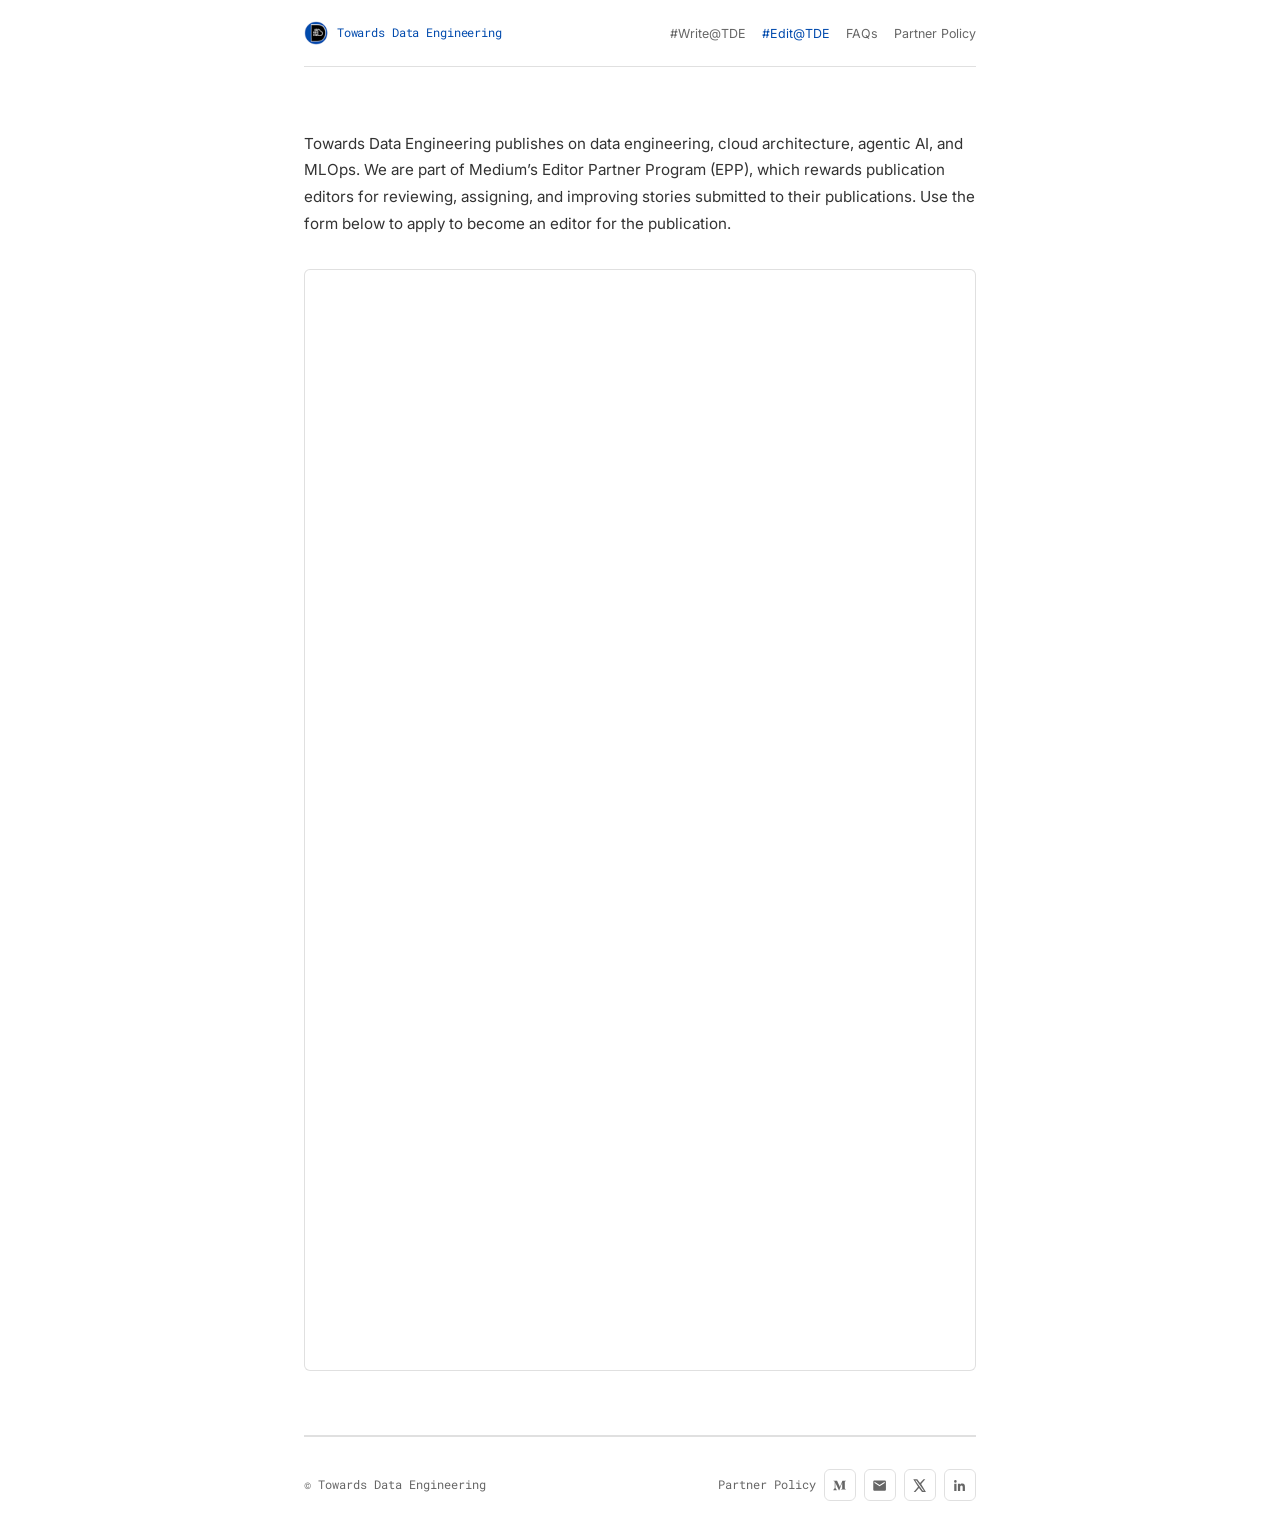
==== editors.html @ e99b0f0d "feat: add partner policy page and update navigation links" ====
<!DOCTYPE html>
<html lang="en">
  <head>
    <meta charset="utf-8" />
    <meta name="viewport" content="width=device-width, initial-scale=1" />
    <title>Editors · Towards Data Engineering</title>
    <meta
      name="description"
      content="Apply to edit for Towards Data Engineering on Medium."
    />
    <link rel="icon" href="assets/favicon-32.png" type="image/png" sizes="32x32" />
    <link rel="icon" href="assets/favicon.png" type="image/png" sizes="any" />
    <link rel="apple-touch-icon" href="assets/apple-touch-icon.png" />
    <link rel="preconnect" href="https://fonts.googleapis.com" />
    <link rel="preconnect" href="https://fonts.gstatic.com" crossorigin />
    <link
      href="https://fonts.googleapis.com/css2?family=Inter:wght@400;500;600&family=Roboto+Mono:wght@400;500&display=swap"
      rel="stylesheet"
    />
    <link rel="stylesheet" href="css/global.css" />
  </head>
  <body>
    <a class="skip-link" href="#main">Skip to content</a>
    <div class="page">
      <nav class="nav" aria-label="Primary">
        <a class="nav-brand" href="index.html">
          <img
            class="nav-mark"
            src="assets/favicon-32.png"
            width="28"
            height="28"
            alt=""
          />
          <span class="nav-logo">Towards Data Engineering</span>
        </a>
        <ul class="nav-links">
          <li><a href="index.html">#Write@TDE</a></li>
          <li><a href="editors.html" aria-current="page">#Edit@TDE</a></li>
          <li><a href="faqs.html">FAQs</a></li>
          <li><a href="partner-policy.html">Partner Policy</a></li>
        </ul>
      </nav>

      <main id="main">
        <header class="hero">
          <p class="hero-bio">
            Towards Data Engineering publishes on data engineering, cloud
            architecture, agentic AI, and MLOps. We are part of Medium’s
            <a
              href="https://medium.com/blog/partner-program-update-starting-june-1-were-rewarding-editors-for-stories-they-edit-aaec12a97cea"
              target="_blank"
              rel="noopener noreferrer"
              >Editor Partner Program</a
            >
            (EPP), which rewards publication editors for reviewing, assigning,
            and improving stories submitted to their publications. Use the form
            below to apply to become an editor for the publication.
          </p>
          <div class="form-embed">
            <iframe
              src="https://docs.google.com/forms/d/e/1FAIpQLSddJL7dcy02bX-_8-bD3eptPvItkPj_fJriDU2YU_qkJCekiQ/viewform?embedded=true"
              title="Editor application form"
              loading="lazy"
            >
              Loading…
            </iframe>
          </div>
        </header>
      </main>

      <footer class="footer">
        <span>© Towards Data Engineering</span>
        <div class="footer-links">
          <a href="partner-policy.html">Partner Policy</a>
          <a data-discord-link class="discord-link" href="#">Join our Discord</a>
          <a
            class="icon-link"
            href="https://medium.com/towards-data-engineering"
            target="_blank"
            rel="noopener noreferrer"
            aria-label="Medium"
            title="Medium"
          >
            <svg viewBox="0 0 24 24" aria-hidden="true">
              <path
                d="M4.07 6.18c.1-.4-.1-.8-.5-.95L2.2 4.6v-.35h5.8l4.48 9.85 3.94-9.85H22v.35l-1.55.75c-.13.05-.2.18-.2.32v10.9c0 .14.07.27.2.32l1.5.75v.35h-7.56v-.35l1.56-.76c.15-.07.15-.14.15-.32V7.7l-4.6 11.66h-.62L5.35 7.7v7.82c-.04.3.06.61.28.83l2.06 2.5v.35H2v-.35l2.06-2.5c.21-.22.3-.53.26-.83V6.18z"
              />
            </svg>
          </a>
          <a
            class="icon-link"
            href="mailto:towardsdataengg@gmail.com"
            aria-label="Email"
            title="Email"
          >
            <svg viewBox="0 0 24 24" aria-hidden="true">
              <path
                d="M20 4H4c-1.1 0-2 .9-2 2v12c0 1.1.9 2 2 2h16c1.1 0 2-.9 2-2V6c0-1.1-.9-2-2-2zm0 4-8 5L4 8V6l8 5 8-5v2z"
              />
            </svg>
          </a>
          <a
            class="icon-link"
            href="https://x.com/TowardsDataEngg"
            target="_blank"
            rel="noopener noreferrer"
            aria-label="X"
            title="X"
          >
            <svg viewBox="0 0 24 24" aria-hidden="true">
              <path
                d="M18.24 2H21l-6.55 7.49L22 22h-6.17l-4.83-6.32L5.4 22H2.63l7-8.01L2 2h6.32l4.36 5.78L18.24 2zm-1.08 18.1h1.7L7.01 3.8H5.18l11.98 16.3z"
              />
            </svg>
          </a>
          <a
            class="icon-link"
            href="https://www.linkedin.com/company/towards-data-engineering/posts/?viewAsMember=true"
            target="_blank"
            rel="noopener noreferrer"
            aria-label="LinkedIn"
            title="LinkedIn"
          >
            <svg viewBox="0 0 24 24" aria-hidden="true">
              <path
                d="M20.45 20.45h-3.55v-5.57c0-1.33-.03-3.04-1.85-3.04-1.85 0-2.14 1.45-2.14 2.94v5.67H9.35V9h3.41v1.56h.05c.47-.9 1.63-1.85 3.37-1.85 3.6 0 4.27 2.37 4.27 5.46v6.28zM5.34 7.43a2.06 2.06 0 1 1 0-4.12 2.06 2.06 0 0 1 0 4.12zM7.12 20.45H3.56V9h3.56v11.45z"
              />
            </svg>
          </a>
        </div>
      </footer>
    </div>
    <script src="js/site.js"></script>
  </body>
</html>
---- css/global.css ----
/* Towards Data Engineering — black, white, #004AAD */

:root {
  --bg: #000000;
  --bg-2: #0a0a0a;
  --bg-hover: rgba(255, 255, 255, 0.06);
  --ink: #ffffff;
  --ink-2: rgba(255, 255, 255, 0.72);
  --ink-3: rgba(255, 255, 255, 0.42);
  --rule: rgba(255, 255, 255, 0.14);
  --accent: #004aad;
  --accent-dim: rgba(0, 74, 173, 0.28);
  --radius: 8px;
  --font: "Inter", -apple-system, BlinkMacSystemFont, sans-serif;
  --mono: "Roboto Mono", "SFMono-Regular", Menlo, monospace;
  --max: 736px;
  --pad: clamp(1.25rem, 5vw, 2rem);
  color-scheme: dark;
}

@media (prefers-color-scheme: light) {
  :root {
    --bg: #ffffff;
    --bg-2: #f5f7fa;
    --bg-hover: rgba(0, 74, 173, 0.06);
    --ink: #000000;
    --ink-2: #333333;
    --ink-3: #666666;
    --rule: rgba(0, 0, 0, 0.12);
    --accent: #004aad;
    --accent-dim: rgba(0, 74, 173, 0.1);
    color-scheme: light;
  }
}

*,
*::before,
*::after {
  box-sizing: border-box;
}

body {
  margin: 0;
  font-family: var(--font);
  font-size: 0.95rem;
  line-height: 1.7;
  color: var(--ink);
  background: var(--bg);
  -webkit-font-smoothing: antialiased;
  -moz-osx-font-smoothing: grayscale;
}

a {
  color: var(--ink-2);
  text-decoration: none;
  transition: color 0.15s ease, border-color 0.15s ease, background 0.15s ease;
}

a:hover {
  color: var(--accent);
}

a:focus-visible {
  outline: 2px solid var(--accent);
  outline-offset: 3px;
}

.skip-link {
  position: absolute;
  left: -9999px;
  top: 0;
  z-index: 100;
  padding: 0.5rem 0.85rem;
  background: var(--ink);
  color: var(--bg);
  border-radius: var(--radius);
  font-size: 0.85rem;
}

.skip-link:focus {
  left: var(--pad);
  top: 0.75rem;
}

.page {
  max-width: var(--max);
  margin: 0 auto;
  padding: 0 var(--pad);
  width: 100%;
  overflow-x: clip;
}

/* Nav */

.nav {
  display: flex;
  align-items: center;
  justify-content: space-between;
  gap: 1rem;
  padding-block: 1.25rem;
  border-bottom: 1px solid var(--rule);
}

.nav-brand {
  display: inline-flex;
  align-items: center;
  gap: 0.55rem;
  flex: 0 1 auto;
  min-width: 0;
  color: var(--accent);
}

.nav-brand:hover {
  color: var(--accent);
  opacity: 0.9;
}

.nav-mark {
  width: 1.5rem;
  height: 1.5rem;
  border-radius: 50%;
  flex-shrink: 0;
  display: block;
}

.nav-logo {
  font-family: var(--mono);
  font-size: 0.78rem;
  color: inherit;
  letter-spacing: -0.01em;
  line-height: 1.2;
  white-space: nowrap;
  overflow: hidden;
  text-overflow: ellipsis;
}

.nav-links {
  display: flex;
  align-items: center;
  gap: 1rem;
  list-style: none;
  margin: 0;
  padding: 0;
  flex: 0 1 auto;
  min-width: 0;
}

.nav-links a {
  display: inline-flex;
  align-items: center;
  font-size: 0.78rem;
  line-height: 1.2;
  color: var(--ink-3);
  white-space: nowrap;
}

.nav-links a:hover,
.nav-links a[aria-current="page"] {
  color: var(--accent);
}

/* Hero / sections */

.hero {
  padding-block: clamp(2.5rem, 6vw, 4rem);
  border-bottom: 1px solid var(--rule);
}

.hero-role {
  margin: 0 0 0.75rem;
  font-family: var(--mono);
  font-size: 0.78rem;
  font-weight: 400;
  color: var(--accent);
  text-transform: uppercase;
  letter-spacing: 0.06em;
}

.hero-name {
  margin: 0 0 1.25rem;
  font-size: clamp(1.6rem, 5vw, 2rem);
  font-weight: 600;
  letter-spacing: -0.03em;
  line-height: 1.15;
  color: var(--ink);
}

.hero-bio {
  margin: 0;
  max-width: none;
  color: var(--ink-2);
  line-height: 1.75;
}

.hero .form-embed {
  margin-top: 2rem;
}

.section {
  padding-block: 2.75rem;
  border-bottom: 1px solid var(--rule);
}

.section:last-of-type {
  border-bottom: none;
}

.section-label {
  margin: 0 0 1.5rem;
  font-family: var(--mono);
  font-size: 0.68rem;
  font-weight: 400;
  color: var(--ink-3);
  text-transform: uppercase;
  letter-spacing: 0.1em;
}

.section-title {
  margin: 0 0 0.75rem;
  font-size: 1.15rem;
  font-weight: 600;
  letter-spacing: -0.02em;
  color: var(--ink);
}

.section-body {
  margin: 0;
  color: var(--ink-2);
  line-height: 1.75;
  max-width: none;
}

.policy-section {
  padding-block: 2rem;
}

.policy-section .section-title {
  font-size: 1.05rem;
}

.discord-link {
  color: var(--ink-2);
  text-decoration: underline;
  text-underline-offset: 2px;
}

.discord-link:hover {
  color: var(--accent);
}

.discord-button {
  display: inline-flex;
  align-items: center;
  justify-content: center;
  margin-top: 1.5rem;
  padding: 0.6rem 0.85rem;
  border: 1px solid var(--accent);
  border-radius: var(--radius);
  background: var(--accent);
  color: #ffffff;
  font-family: var(--mono);
  font-size: 0.72rem;
  line-height: 1.2;
}

.discord-button:hover {
  background: transparent;
  color: var(--accent);
}

.coming-soon {
  padding-block: clamp(2.5rem, 6vw, 4rem);
  border-bottom: none;
}

.page-intro {
  padding-block: clamp(2rem, 5vw, 3rem) 1.5rem;
  border-bottom: none;
}

.page-intro .hero-name {
  margin-bottom: 0.85rem;
}

/* Accordion (details/summary) */

.accordion {
  border-bottom: 1px solid var(--rule);
}

.accordion > summary {
  display: flex;
  align-items: center;
  justify-content: space-between;
  gap: 1rem;
  list-style: none;
  cursor: pointer;
  padding-block: 1.25rem;
  font-size: 1.15rem;
  font-weight: 600;
  letter-spacing: -0.03em;
  color: var(--ink);
  transition: color 0.15s ease;
}

.accordion > summary span {
  padding-bottom: 0.15rem;
  background-image: linear-gradient(var(--accent), var(--accent));
  background-repeat: no-repeat;
  background-size: 1.35rem 1px;
  background-position: left bottom;
}

.accordion > summary::-webkit-details-marker {
  display: none;
}

.accordion > summary::after {
  content: "+";
  flex-shrink: 0;
  font-family: var(--mono);
  font-size: 0.85rem;
  font-weight: 400;
  color: var(--ink-3);
  transition: color 0.15s ease;
}

.accordion[open] > summary::after {
  content: "−";
  color: var(--accent);
}

.accordion > summary:hover,
.accordion > summary:hover::after {
  color: var(--accent);
}

.accordion > summary:focus-visible {
  outline: 2px solid var(--accent);
  outline-offset: 3px;
}

.accordion-body {
  padding-bottom: 1.75rem;
}

/* FAQ rows */

.faq {
  list-style: none;
  margin: 0;
  padding: 0;
}

.faq li {
  padding-block: 0.85rem;
  padding-inline: 0.5rem;
  margin-inline: -0.5rem;
  border-top: 1px solid var(--rule);
  border-radius: 6px;
}

.faq li:last-child {
  border-bottom: 1px solid var(--rule);
}

.faq-q {
  display: flex;
  align-items: center;
  gap: 0.55rem;
  margin: 0 0 0.45rem;
  font-size: 1rem;
  font-weight: 600;
  letter-spacing: -0.02em;
  color: var(--ink);
  line-height: 1.35;
}

.faq-q::before {
  content: "";
  flex: 0 0 0.55rem;
  height: 1px;
  background: var(--accent);
}

.faq-a {
  margin: 0;
  font-size: 0.88rem;
  color: var(--ink-2);
  line-height: 1.6;
}

.faq-a a {
  color: var(--ink);
  text-decoration: underline;
  text-underline-offset: 2px;
}

.faq-a a:hover {
  color: var(--accent);
}

/* Hairline checklist */

.checklist {
  list-style: none;
  margin: 0;
  padding: 0;
}

.checklist li {
  padding-block: 0.75rem;
  padding-inline: 0.5rem;
  margin-inline: -0.5rem;
  border-top: 1px solid var(--rule);
  border-radius: 6px;
  color: var(--ink-2);
  font-size: 0.9rem;
  line-height: 1.55;
  transition: background 0.15s ease;
}

.checklist li:last-child {
  border-bottom: 1px solid var(--rule);
}

.checklist li:hover {
  background: var(--bg-hover);
}

.checklist a {
  color: var(--ink);
  text-decoration: underline;
  text-underline-offset: 2px;
}

.checklist a:hover {
  color: var(--accent);
}

.mono-note {
  margin: 1.5rem 0 0;
  font-family: var(--mono);
  font-size: 0.72rem;
  color: var(--ink-3);
  line-height: 1.65;
}

.mono-note a {
  color: var(--ink-2);
}

.mono-note a:hover {
  color: var(--accent);
}

/* Form iframe */

.form-embed {
  width: 100%;
  max-width: 100%;
  border: 1px solid var(--rule);
  border-radius: 6px;
  overflow-x: auto;
  -webkit-overflow-scrolling: touch;
  background: #fff;
}

.form-embed iframe {
  display: block;
  width: 100%;
  max-width: 100%;
  min-width: 0;
  height: min(1600px, 85vh);
  min-height: 1100px;
  border: 0;
}

/* Footer */

.footer {
  display: flex;
  align-items: center;
  justify-content: space-between;
  gap: 1rem;
  flex-wrap: wrap;
  padding-block: 2rem;
  border-top: 1px solid var(--rule);
  font-family: var(--mono);
  font-size: 0.72rem;
  color: var(--ink-3);
}

.footer-links {
  display: flex;
  flex-wrap: wrap;
  align-items: center;
  gap: 0.5rem;
}

.footer a {
  color: var(--ink-3);
}

.footer a:hover {
  color: var(--accent);
}

.icon-link {
  display: inline-flex;
  align-items: center;
  justify-content: center;
  width: 2rem;
  height: 2rem;
  border: 1px solid var(--rule);
  border-radius: 6px;
  color: var(--ink-2);
  transition: color 0.15s ease, border-color 0.15s ease, background 0.15s ease;
}

.icon-link:hover {
  color: var(--accent);
  border-color: var(--accent);
  background: var(--accent-dim);
}

.icon-link svg {
  width: 0.95rem;
  height: 0.95rem;
  fill: currentColor;
}

/* Tablet */
@media (max-width: 900px) {
  :root {
    --max: 680px;
  }
}

/* Tablet and below — nav wraps cleanly */
@media (max-width: 720px) {
  .nav {
    flex-wrap: wrap;
    row-gap: 0.75rem;
  }

  .nav-brand {
    flex: 1 1 auto;
  }

  .nav-links {
    flex: 1 1 100%;
    justify-content: flex-start;
    gap: 0.35rem;
    overflow-x: auto;
    -webkit-overflow-scrolling: touch;
    scrollbar-width: none;
    padding-bottom: 0.15rem;
  }

  .nav-links::-webkit-scrollbar {
    display: none;
  }

  .nav-links a {
    padding: 0.45rem 0.55rem;
    margin-inline: -0.15rem;
    border-radius: 6px;
  }

  .nav-links a[aria-current="page"] {
    background: var(--accent-dim);
  }

  .form-embed iframe {
    height: 1400px;
    min-height: 1000px;
  }

  .footer {
    gap: 1.25rem;
  }
}

/* Phone */
@media (max-width: 480px) {
  :root {
    --pad: 1rem;
    --max: 100%;
  }

  body {
    font-size: 0.92rem;
  }

  .nav {
    padding-block: 1rem;
  }

  .nav-logo {
    font-size: 0.72rem;
  }

  .nav-links {
    gap: 0.15rem;
  }

  .nav-links a {
    font-size: 0.72rem;
    padding: 0.5rem 0.45rem;
  }

  .hero-name {
    font-size: clamp(1.4rem, 7vw, 1.75rem);
  }

  .hero-bio,
  .section-body {
    max-width: none;
  }

  .faq li,
  .checklist li {
    padding-inline: 0.25rem;
    margin-inline: -0.25rem;
  }

  .faq-q {
    font-size: 0.92rem;
  }

  .faq-a {
    font-size: 0.85rem;
  }

  .accordion > summary {
    padding-block: 1.1rem;
    font-size: 1.02rem;
    min-height: 2.75rem;
  }

  .form-embed iframe {
    height: 1250px;
    min-height: 900px;
  }

  .footer {
    flex-direction: column;
    align-items: flex-start;
    padding-block: 1.5rem;
  }

  .icon-link {
    width: 2.4rem;
    height: 2.4rem;
  }

  .mono-note {
    margin-bottom: 0.5rem;
    word-break: break-word;
  }
}

/* Very small phones */
@media (max-width: 360px) {
  .nav-logo {
    max-width: 9.5rem;
  }

  .nav-links a {
    padding-inline: 0.35rem;
  }
}

@media (prefers-reduced-motion: reduce) {
  *,
  *::before,
  *::after {
    transition: none !important;
    animation: none !important;
  }
}
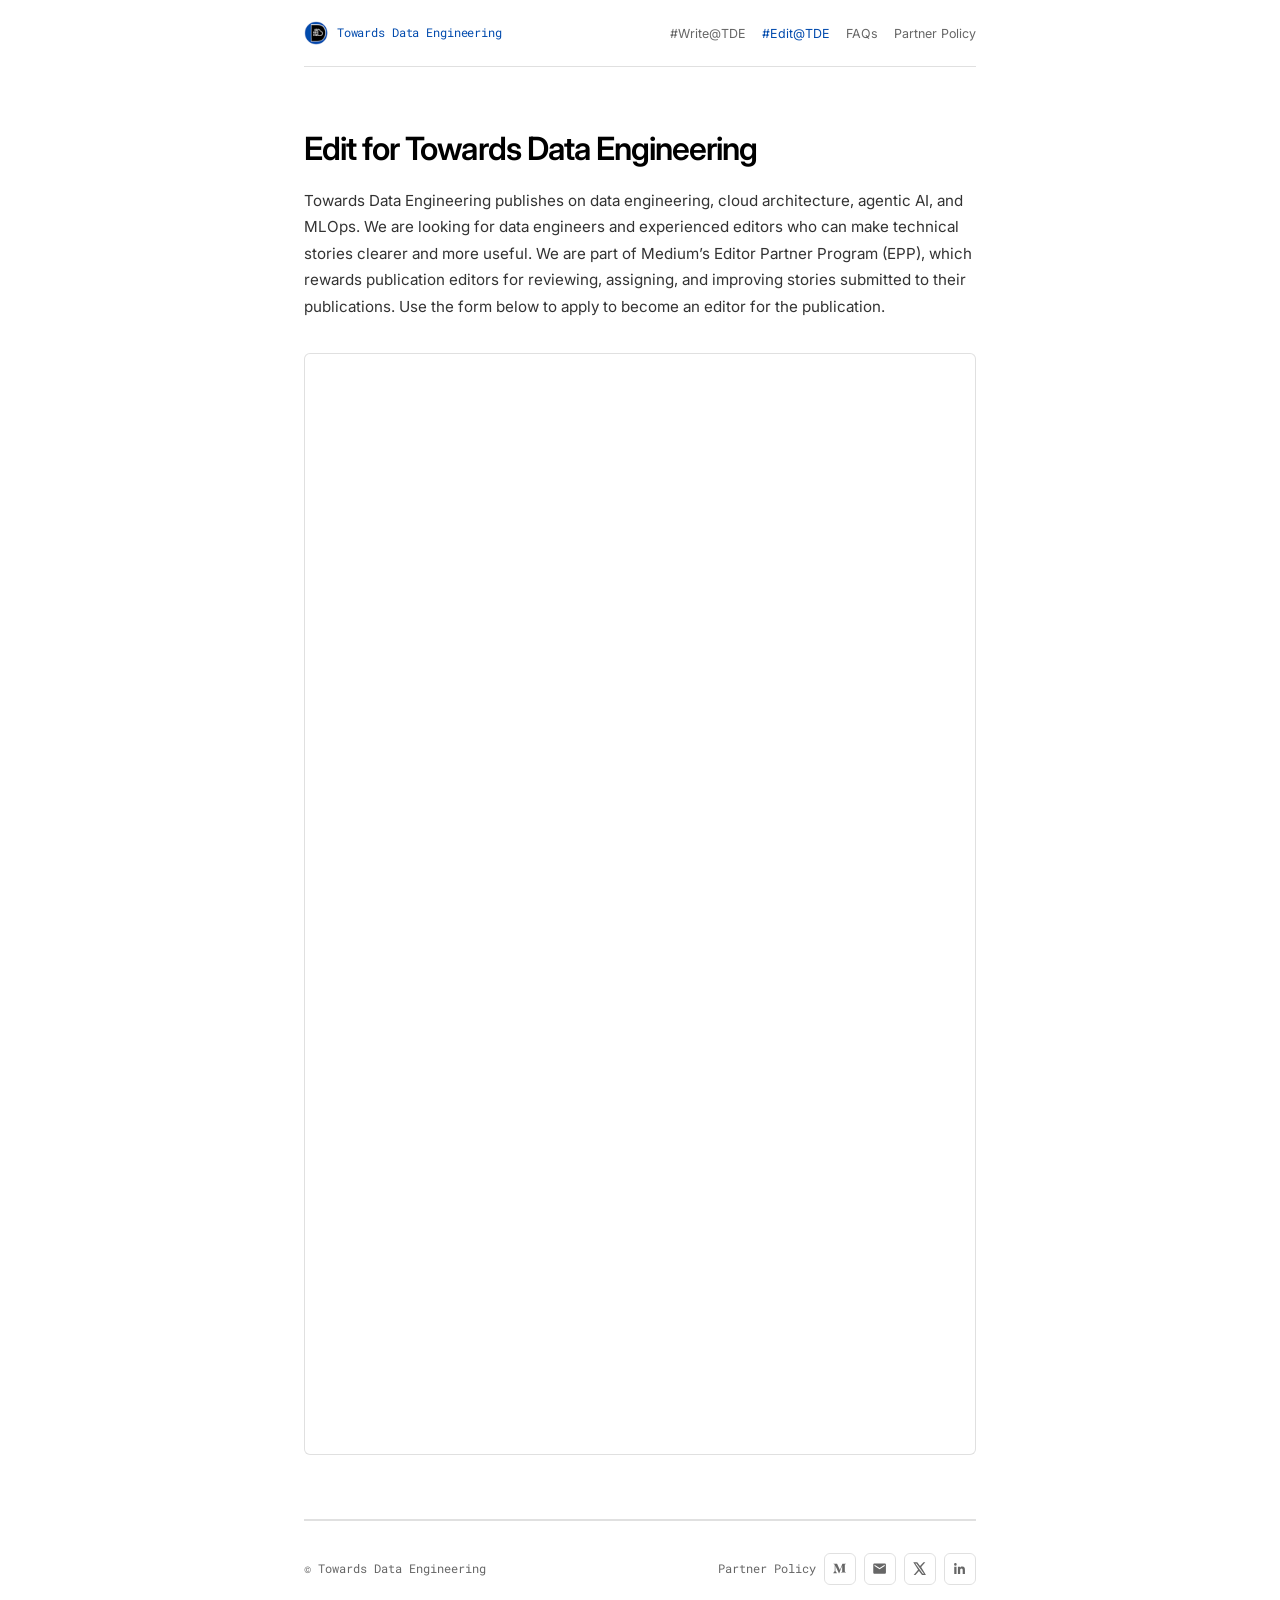
==== commit b64971ac: "feat: enhance SEO and metadata across site, add sitemap and robots.txt" ====
--- a/editors.html
+++ b/editors.html
@@ -3,11 +3,42 @@
   <head>
     <meta charset="utf-8" />
     <meta name="viewport" content="width=device-width, initial-scale=1" />
-    <title>Editors · Towards Data Engineering</title>
+    <title>Edit for Towards Data Engineering | Data Engineering Publication</title>
     <meta
       name="description"
-      content="Apply to edit for Towards Data Engineering on Medium."
+      content="Become an editor for Towards Data Engineering, a Medium publication covering data engineering, cloud architecture, AI systems, and MLOps."
     />
+    <meta name="robots" content="index, follow" />
+    <link rel="canonical" href="https://tde.arverma.dev/editors.html" />
+    <meta property="og:type" content="website" />
+    <meta property="og:site_name" content="Towards Data Engineering" />
+    <meta property="og:title" content="Edit for Towards Data Engineering" />
+    <meta
+      property="og:description"
+      content="Apply to help edit practical data engineering, cloud, AI systems, and MLOps stories."
+    />
+    <meta property="og:url" content="https://tde.arverma.dev/editors.html" />
+    <meta property="og:image" content="https://tde.arverma.dev/assets/icon-192.png" />
+    <meta name="twitter:card" content="summary" />
+    <meta name="twitter:title" content="Edit for Towards Data Engineering" />
+    <meta
+      name="twitter:description"
+      content="Apply to help edit practical data engineering, cloud, AI systems, and MLOps stories."
+    />
+    <meta name="twitter:image" content="https://tde.arverma.dev/assets/icon-192.png" />
+    <script type="application/ld+json">
+      {
+        "@context": "https://schema.org",
+        "@type": "WebPage",
+        "@id": "https://tde.arverma.dev/editors.html#webpage",
+        "url": "https://tde.arverma.dev/editors.html",
+        "name": "Edit for Towards Data Engineering",
+        "description": "Become an editor for Towards Data Engineering, a Medium publication covering data engineering, cloud architecture, AI systems, and MLOps.",
+        "isPartOf": { "@id": "https://tde.arverma.dev/#website" },
+        "about": { "@id": "https://tde.arverma.dev/#organization" },
+        "publisher": { "@id": "https://tde.arverma.dev/#organization" }
+      }
+    </script>
     <link rel="icon" href="assets/favicon-32.png" type="image/png" sizes="32x32" />
     <link rel="icon" href="assets/favicon.png" type="image/png" sizes="any" />
     <link rel="apple-touch-icon" href="assets/apple-touch-icon.png" />
@@ -43,9 +74,12 @@
 
       <main id="main">
         <header class="hero">
+          <h1 class="hero-name">Edit for Towards Data Engineering</h1>
           <p class="hero-bio">
             Towards Data Engineering publishes on data engineering, cloud
-            architecture, agentic AI, and MLOps. We are part of Medium’s
+            architecture, agentic AI, and MLOps. We are looking for data
+            engineers and experienced editors who can make technical stories
+            clearer and more useful. We are part of Medium’s
             <a
               href="https://medium.com/blog/partner-program-update-starting-june-1-were-rewarding-editors-for-stories-they-edit-aaec12a97cea"
               target="_blank"
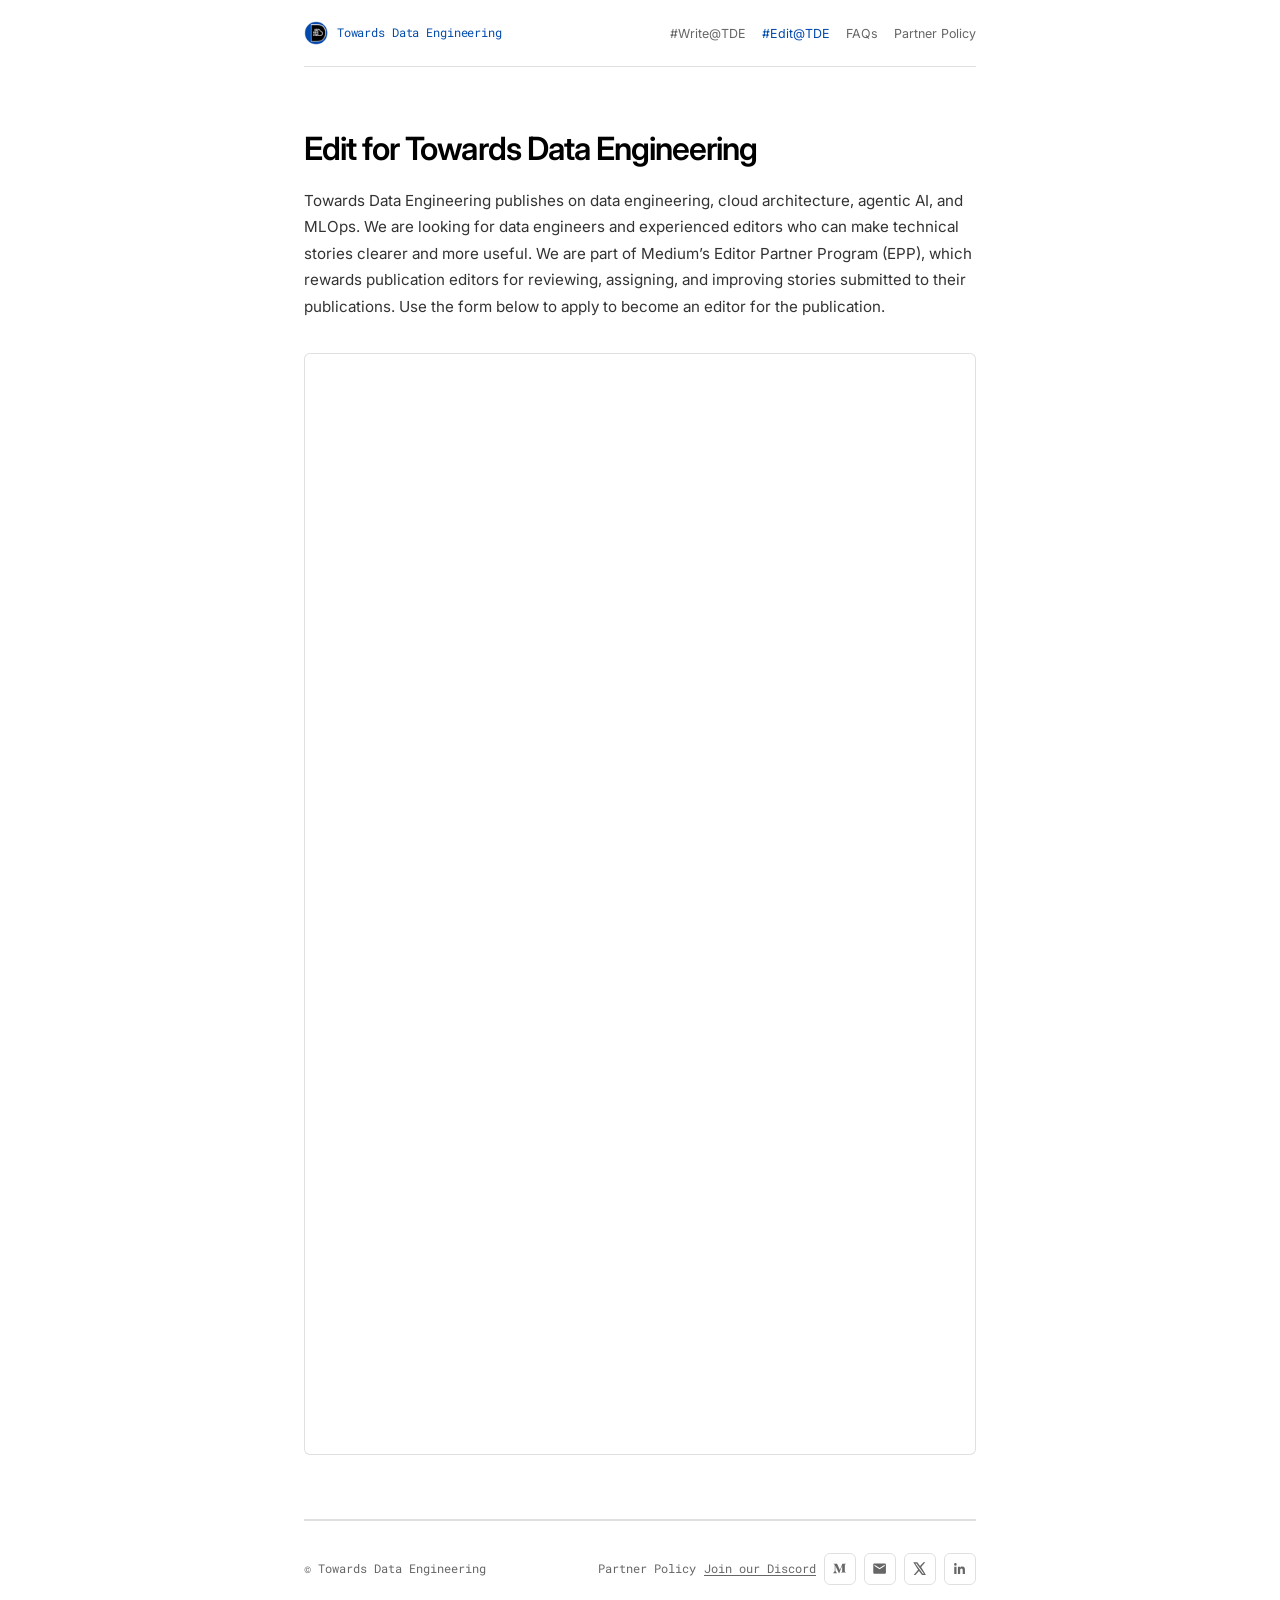
==== commit 3ce46336: "fix: normalize canonical and homepage URLs" ====
--- a/editors.html
+++ b/editors.html
@@ -54,7 +54,7 @@
     <a class="skip-link" href="#main">Skip to content</a>
     <div class="page">
       <nav class="nav" aria-label="Primary">
-        <a class="nav-brand" href="index.html">
+        <a class="nav-brand" href="/">
           <img
             class="nav-mark"
             src="assets/favicon-32.png"
@@ -65,7 +65,7 @@
           <span class="nav-logo">Towards Data Engineering</span>
         </a>
         <ul class="nav-links">
-          <li><a href="index.html">#Write@TDE</a></li>
+          <li><a href="/">#Write@TDE</a></li>
           <li><a href="editors.html" aria-current="page">#Edit@TDE</a></li>
           <li><a href="faqs.html">FAQs</a></li>
           <li><a href="partner-policy.html">Partner Policy</a></li>
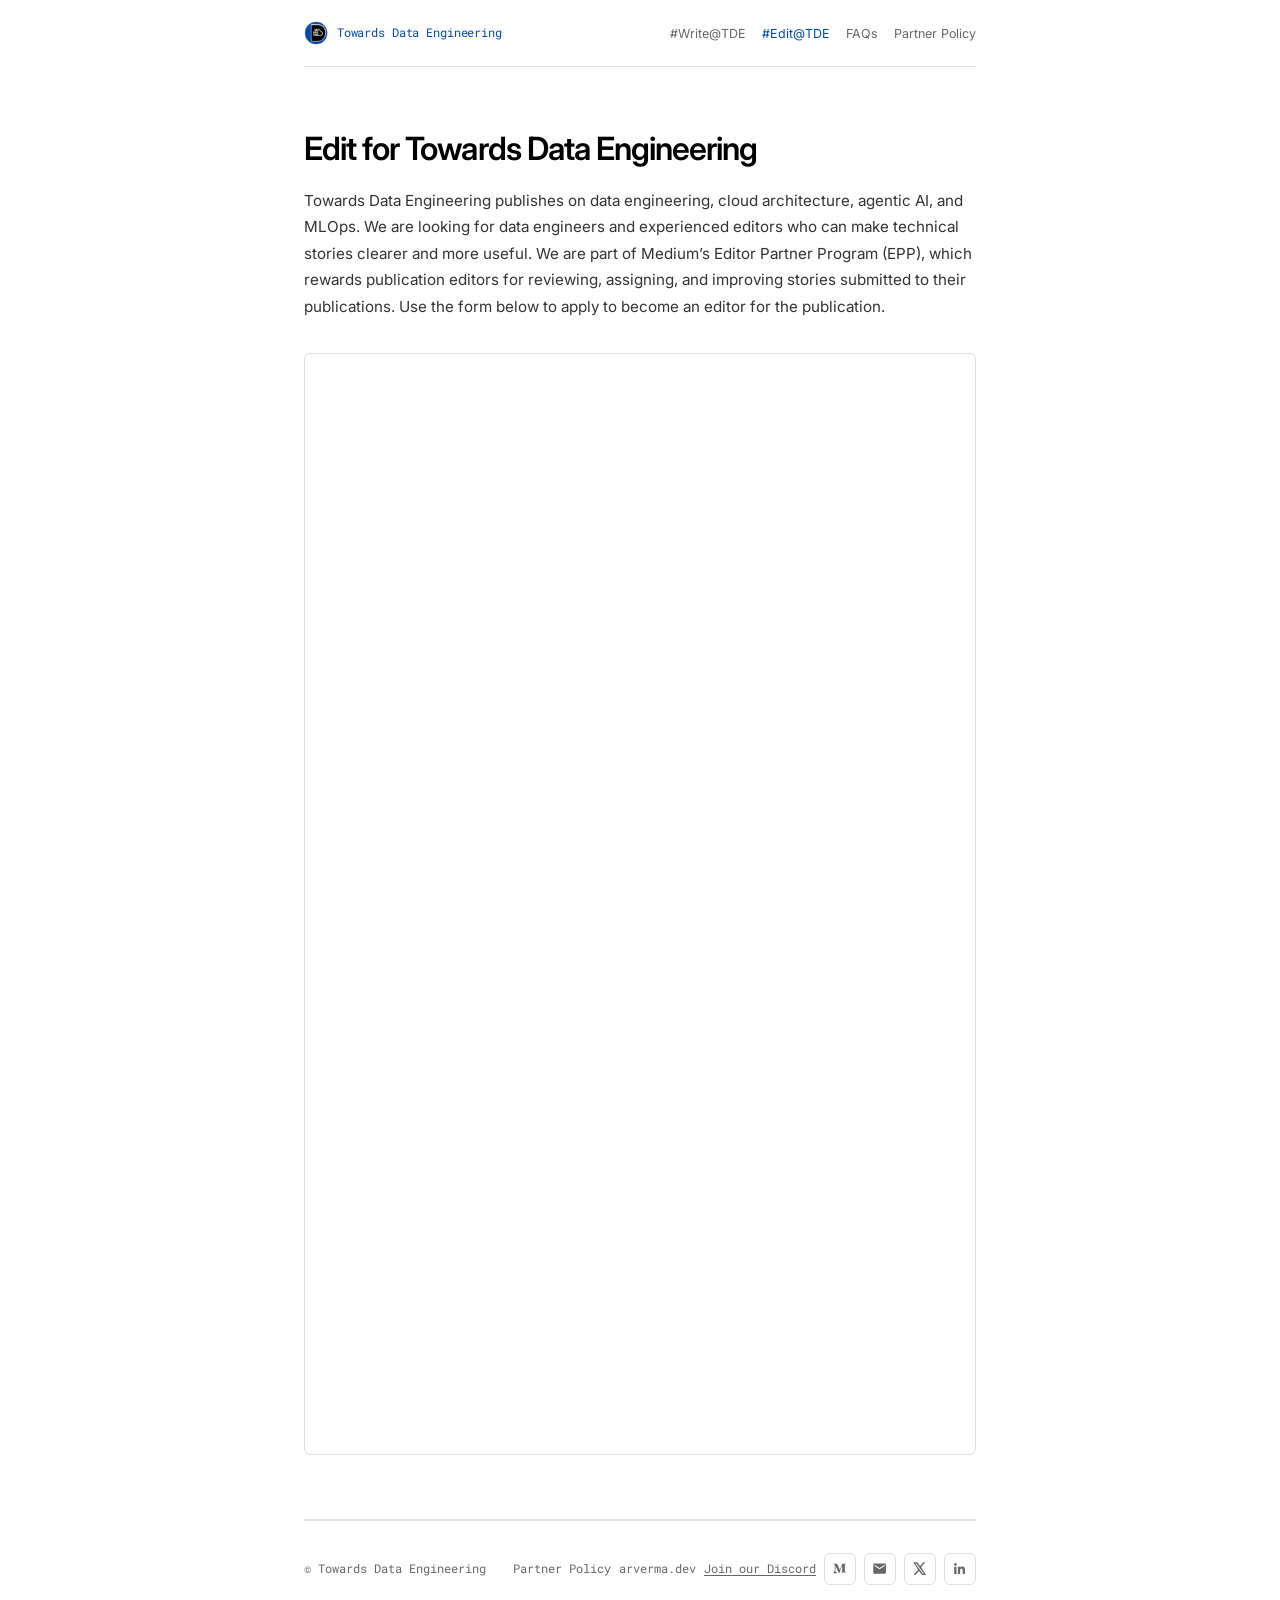
==== commit 9c921762: "feat: improve site SEO metadata and accessibility" ====
--- a/editors.html
+++ b/editors.html
@@ -3,19 +3,19 @@
   <head>
     <meta charset="utf-8" />
     <meta name="viewport" content="width=device-width, initial-scale=1" />
-    <title>Edit for Towards Data Engineering | Data Engineering Publication</title>
+    <title>Editors Wanted | Towards Data Engineering Medium Publication</title>
     <meta
       name="description"
-      content="Become an editor for Towards Data Engineering, a Medium publication covering data engineering, cloud architecture, AI systems, and MLOps."
+      content="Become an editor for Towards Data Engineering, a Medium publication seeking editors and writers who can make technical stories clearer."
     />
     <meta name="robots" content="index, follow" />
     <link rel="canonical" href="https://tde.arverma.dev/editors.html" />
     <meta property="og:type" content="website" />
     <meta property="og:site_name" content="Towards Data Engineering" />
-    <meta property="og:title" content="Edit for Towards Data Engineering" />
+    <meta property="og:title" content="Editors Wanted | Towards Data Engineering Medium Publication" />
     <meta
       property="og:description"
-      content="Apply to help edit practical data engineering, cloud, AI systems, and MLOps stories."
+      content="Become an editor for Towards Data Engineering, a Medium publication seeking editors and writers who can make technical stories clearer."
     />
     <meta property="og:url" content="https://tde.arverma.dev/editors.html" />
     <meta property="og:image" content="https://tde.arverma.dev/assets/icon-192.png" />
@@ -32,8 +32,8 @@
         "@type": "WebPage",
         "@id": "https://tde.arverma.dev/editors.html#webpage",
         "url": "https://tde.arverma.dev/editors.html",
-        "name": "Edit for Towards Data Engineering",
-        "description": "Become an editor for Towards Data Engineering, a Medium publication covering data engineering, cloud architecture, AI systems, and MLOps.",
+        "name": "Editors Wanted | Towards Data Engineering Medium Publication",
+        "description": "Become an editor for Towards Data Engineering, a Medium publication seeking editors and writers who can make technical stories clearer.",
         "isPartOf": { "@id": "https://tde.arverma.dev/#website" },
         "about": { "@id": "https://tde.arverma.dev/#organization" },
         "publisher": { "@id": "https://tde.arverma.dev/#organization" }
@@ -60,7 +60,7 @@
             src="assets/favicon-32.png"
             width="28"
             height="28"
-            alt=""
+            alt="Towards Data Engineering logo"
           />
           <span class="nav-logo">Towards Data Engineering</span>
         </a>
@@ -106,6 +106,7 @@
         <span>© Towards Data Engineering</span>
         <div class="footer-links">
           <a href="partner-policy.html">Partner Policy</a>
+          <a href="https://arverma.dev/">arverma.dev</a>
           <a data-discord-link class="discord-link" href="#">Join our Discord</a>
           <a
             class="icon-link"
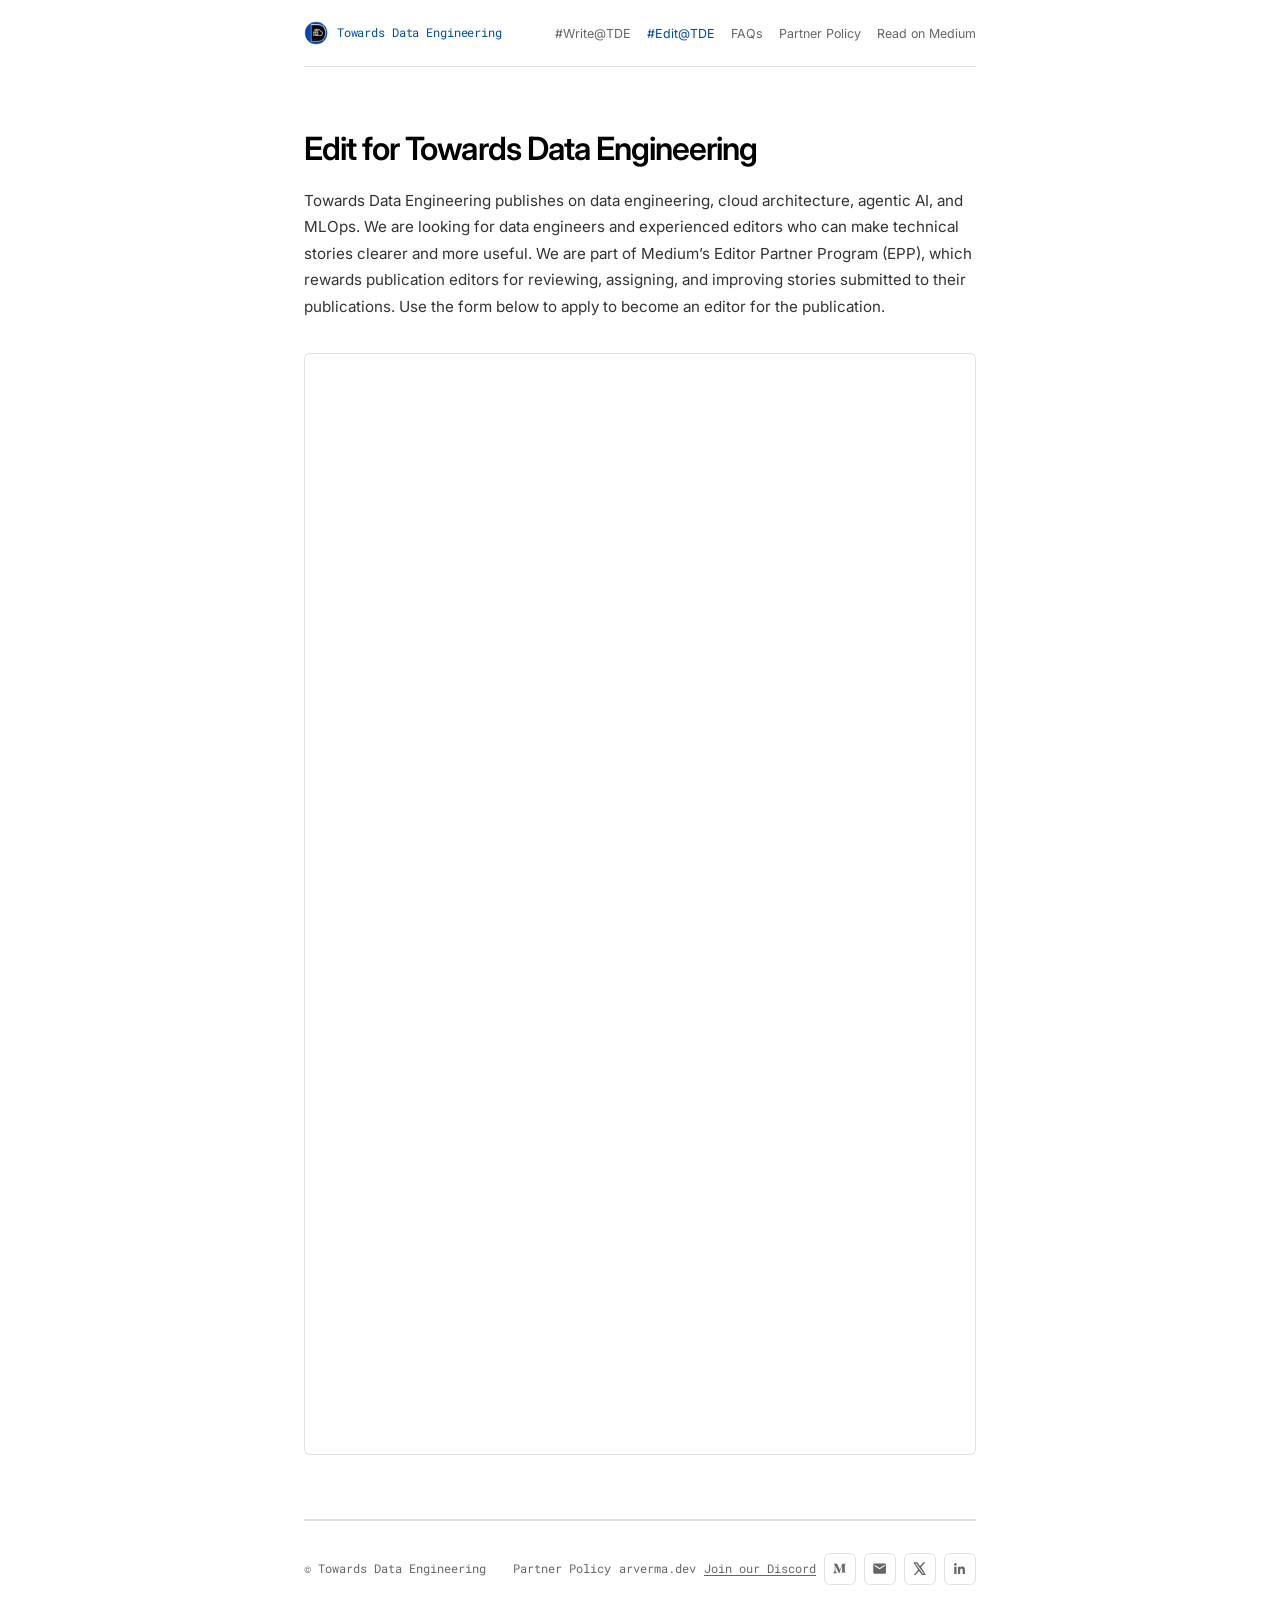
==== commit 1beb565c: "feat: add Medium publication link to navigation and hero - Add 'Read on Medium' link to primary navi" ====
--- a/editors.html
+++ b/editors.html
@@ -18,14 +18,17 @@
       content="Become an editor for Towards Data Engineering, a Medium publication seeking editors and writers who can make technical stories clearer."
     />
     <meta property="og:url" content="https://tde.arverma.dev/editors.html" />
-    <meta property="og:image" content="https://tde.arverma.dev/assets/icon-192.png" />
-    <meta name="twitter:card" content="summary" />
+    <meta property="og:image" content="https://tde.arverma.dev/assets/og-image.png" />
+    <meta property="og:image:width" content="1200" />
+    <meta property="og:image:height" content="630" />
+    <meta property="og:image:type" content="image/png" />
+    <meta name="twitter:card" content="summary_large_image" />
     <meta name="twitter:title" content="Edit for Towards Data Engineering" />
     <meta
       name="twitter:description"
       content="Apply to help edit practical data engineering, cloud, AI systems, and MLOps stories."
     />
-    <meta name="twitter:image" content="https://tde.arverma.dev/assets/icon-192.png" />
+    <meta name="twitter:image" content="https://tde.arverma.dev/assets/og-image.png" />
     <script type="application/ld+json">
       {
         "@context": "https://schema.org",
@@ -69,6 +72,7 @@
           <li><a href="editors.html" aria-current="page">#Edit@TDE</a></li>
           <li><a href="faqs.html">FAQs</a></li>
           <li><a href="partner-policy.html">Partner Policy</a></li>
+          <li><a href="https://medium.com/towards-data-engineering" target="_blank" rel="noopener">Read on Medium</a></li>
         </ul>
       </nav>
 
--- a/css/global.css
+++ b/css/global.css
@@ -248,11 +248,18 @@
   color: var(--accent);
 }
 
+.hero-actions {
+  display: flex;
+  align-items: center;
+  gap: 1.25rem;
+  margin-top: 1.5rem;
+  flex-wrap: wrap;
+}
+
 .discord-button {
   display: inline-flex;
   align-items: center;
   justify-content: center;
-  margin-top: 1.5rem;
   padding: 0.6rem 0.85rem;
   border: 1px solid var(--accent);
   border-radius: var(--radius);
@@ -265,6 +272,17 @@
 
 .discord-button:hover {
   background: transparent;
+  color: var(--accent);
+}
+
+.medium-link {
+  color: var(--ink-2);
+  text-decoration: underline;
+  text-underline-offset: 2px;
+  font-size: 0.88rem;
+}
+
+.medium-link:hover {
   color: var(--accent);
 }
 
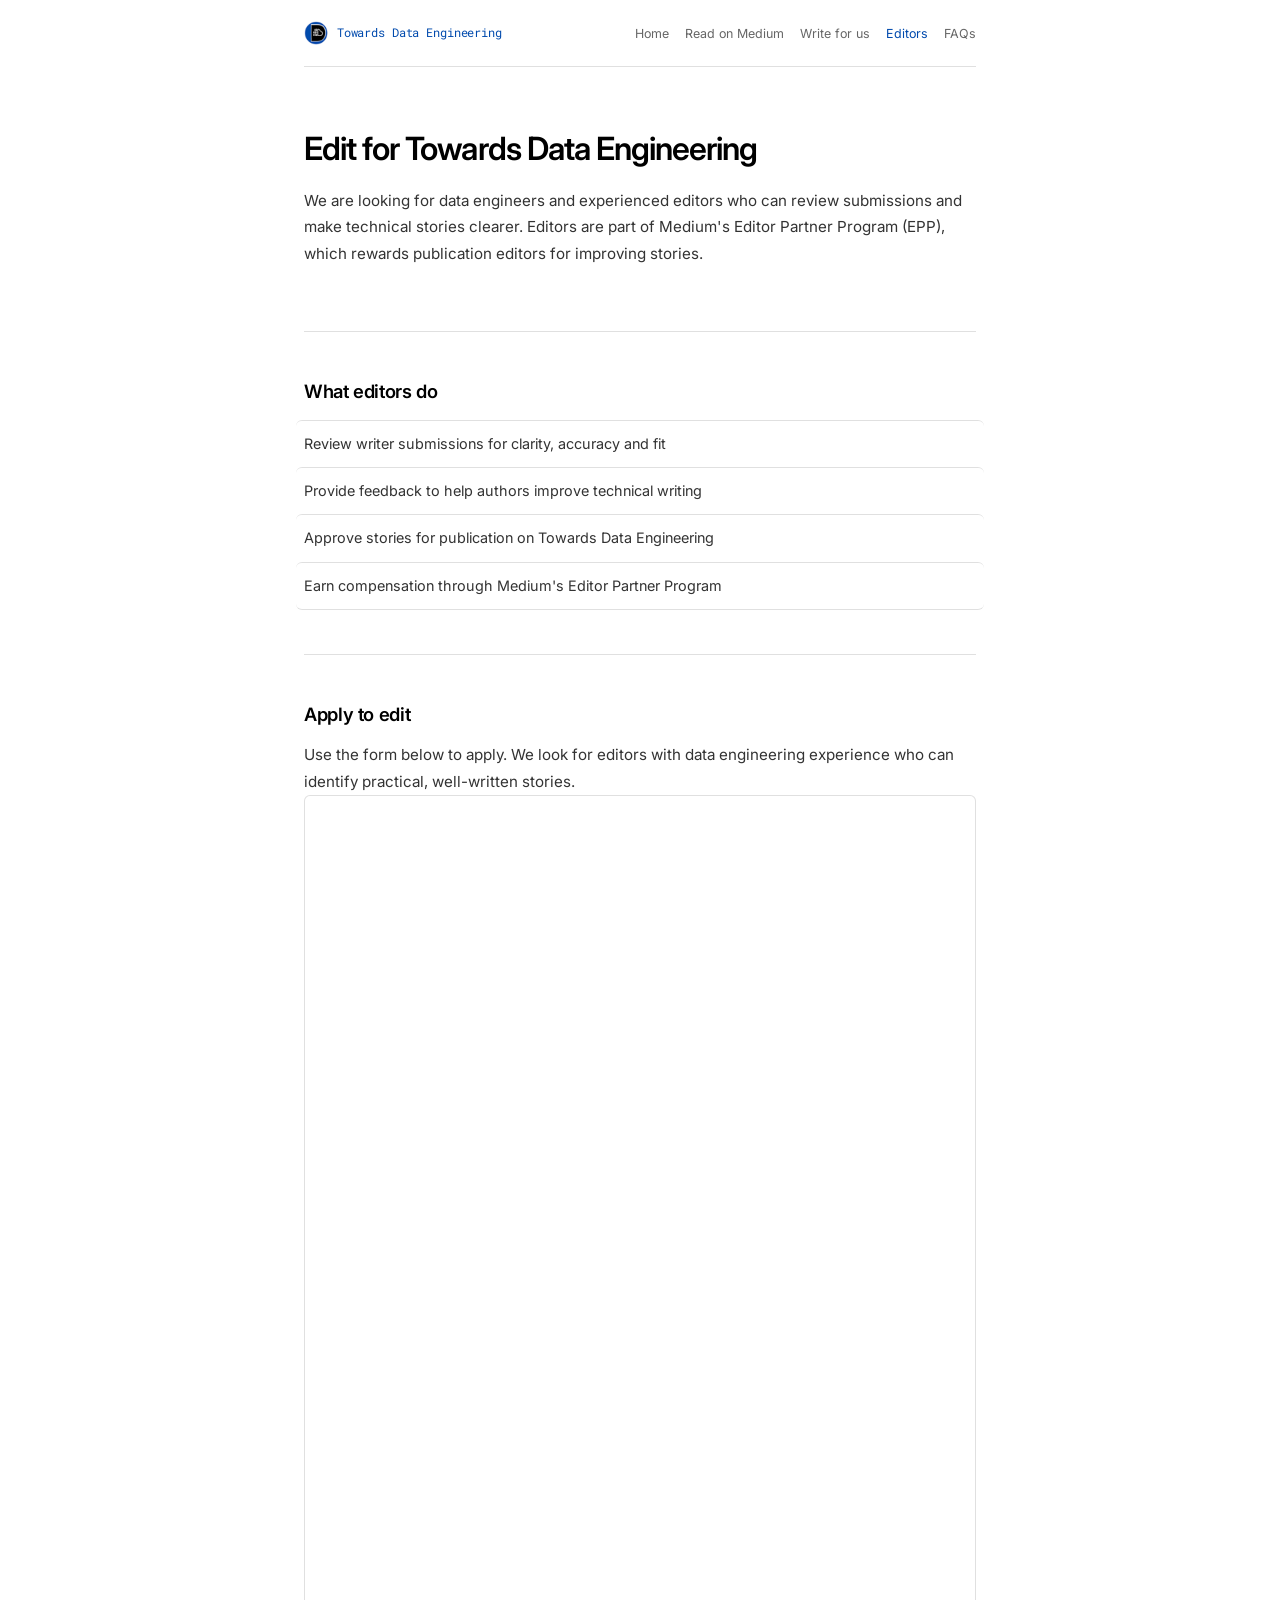
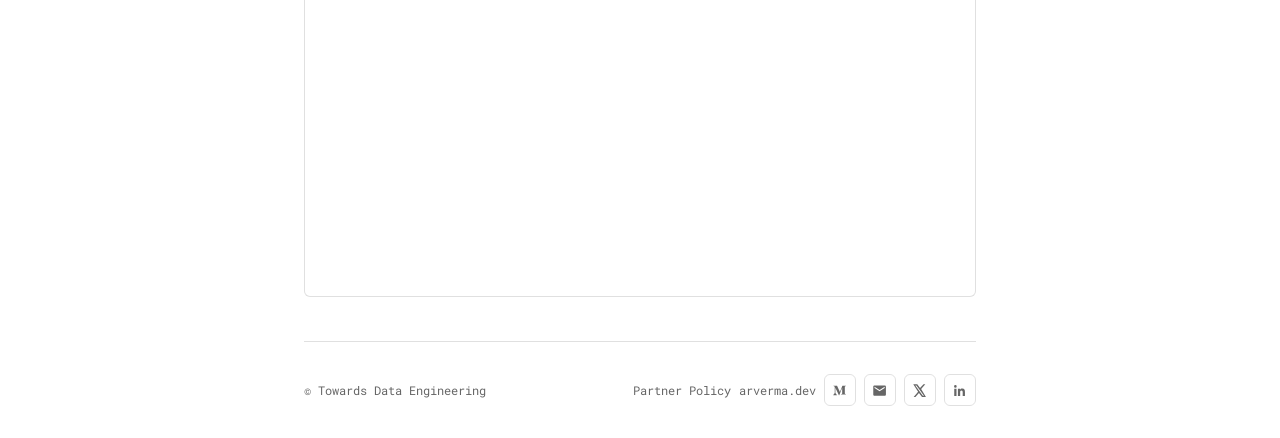
==== commit c10df091: "feat: complete all pages with consistent design and SEO Update all four pages (index, editors, faqs," ====
--- a/editors.html
+++ b/editors.html
@@ -3,19 +3,19 @@
   <head>
     <meta charset="utf-8" />
     <meta name="viewport" content="width=device-width, initial-scale=1" />
-    <title>Editors Wanted | Towards Data Engineering Medium Publication</title>
+    <title>Edit for Towards Data Engineering Medium Publication</title>
     <meta
       name="description"
-      content="Become an editor for Towards Data Engineering, a Medium publication seeking editors and writers who can make technical stories clearer."
+      content="Become an editor for Towards Data Engineering, a Medium publication. Review and improve data engineering stories."
     />
     <meta name="robots" content="index, follow" />
     <link rel="canonical" href="https://tde.arverma.dev/editors.html" />
     <meta property="og:type" content="website" />
     <meta property="og:site_name" content="Towards Data Engineering" />
-    <meta property="og:title" content="Editors Wanted | Towards Data Engineering Medium Publication" />
+    <meta property="og:title" content="Edit for Towards Data Engineering | Editors Wanted" />
     <meta
       property="og:description"
-      content="Become an editor for Towards Data Engineering, a Medium publication seeking editors and writers who can make technical stories clearer."
+      content="Become an editor for Towards Data Engineering. Help review and improve data engineering stories on Medium."
     />
     <meta property="og:url" content="https://tde.arverma.dev/editors.html" />
     <meta property="og:image" content="https://tde.arverma.dev/assets/og-image.png" />
@@ -26,20 +26,41 @@
     <meta name="twitter:title" content="Edit for Towards Data Engineering" />
     <meta
       name="twitter:description"
-      content="Apply to help edit practical data engineering, cloud, AI systems, and MLOps stories."
+      content="Become an editor for Towards Data Engineering. Help review and improve data engineering stories on Medium."
     />
     <meta name="twitter:image" content="https://tde.arverma.dev/assets/og-image.png" />
     <script type="application/ld+json">
       {
         "@context": "https://schema.org",
-        "@type": "WebPage",
-        "@id": "https://tde.arverma.dev/editors.html#webpage",
-        "url": "https://tde.arverma.dev/editors.html",
-        "name": "Editors Wanted | Towards Data Engineering Medium Publication",
-        "description": "Become an editor for Towards Data Engineering, a Medium publication seeking editors and writers who can make technical stories clearer.",
-        "isPartOf": { "@id": "https://tde.arverma.dev/#website" },
-        "about": { "@id": "https://tde.arverma.dev/#organization" },
-        "publisher": { "@id": "https://tde.arverma.dev/#organization" }
+        "@graph": [
+          {
+            "@type": "WebPage",
+            "@id": "https://tde.arverma.dev/editors.html#webpage",
+            "url": "https://tde.arverma.dev/editors.html",
+            "name": "Edit for Towards Data Engineering | Editors Wanted",
+            "description": "Become an editor for Towards Data Engineering. Help review and improve data engineering stories on Medium.",
+            "isPartOf": { "@id": "https://tde.arverma.dev/#website" },
+            "about": { "@id": "https://tde.arverma.dev/#organization" },
+            "publisher": { "@id": "https://tde.arverma.dev/#organization" }
+          },
+          {
+            "@type": "BreadcrumbList",
+            "itemListElement": [
+              {
+                "@type": "ListItem",
+                "position": 1,
+                "name": "Home",
+                "item": "https://tde.arverma.dev/"
+              },
+              {
+                "@type": "ListItem",
+                "position": 2,
+                "name": "Editors",
+                "item": "https://tde.arverma.dev/editors.html"
+              }
+            ]
+          }
+        ]
       }
     </script>
     <link rel="icon" href="assets/favicon-32.png" type="image/png" sizes="32x32" />
@@ -68,11 +89,11 @@
           <span class="nav-logo">Towards Data Engineering</span>
         </a>
         <ul class="nav-links">
-          <li><a href="/">#Write@TDE</a></li>
-          <li><a href="editors.html" aria-current="page">#Edit@TDE</a></li>
+          <li><a href="/">Home</a></li>
+          <li><a href="https://medium.com/towards-data-engineering" target="_blank" rel="noopener">Read on Medium</a></li>
+          <li><a href="/#write">Write for us</a></li>
+          <li><a href="editors.html" aria-current="page">Editors</a></li>
           <li><a href="faqs.html">FAQs</a></li>
-          <li><a href="partner-policy.html">Partner Policy</a></li>
-          <li><a href="https://medium.com/towards-data-engineering" target="_blank" rel="noopener">Read on Medium</a></li>
         </ul>
       </nav>
 
@@ -80,44 +101,48 @@
         <header class="hero">
           <h1 class="hero-name">Edit for Towards Data Engineering</h1>
           <p class="hero-bio">
-            Towards Data Engineering publishes on data engineering, cloud
-            architecture, agentic AI, and MLOps. We are looking for data
-            engineers and experienced editors who can make technical stories
-            clearer and more useful. We are part of Medium’s
-            <a
-              href="https://medium.com/blog/partner-program-update-starting-june-1-were-rewarding-editors-for-stories-they-edit-aaec12a97cea"
-              target="_blank"
-              rel="noopener noreferrer"
-              >Editor Partner Program</a
-            >
-            (EPP), which rewards publication editors for reviewing, assigning,
-            and improving stories submitted to their publications. Use the form
-            below to apply to become an editor for the publication.
+            We are looking for data engineers and experienced editors who can review submissions and make technical stories clearer. Editors are part of Medium's <a href="https://medium.com/blog/partner-program-update-starting-june-1-were-rewarding-editors-for-stories-they-edit-aaec12a97cea" target="_blank" rel="noopener">Editor Partner Program</a> (EPP), which rewards publication editors for improving stories.
+          </p>
+        </header>
+
+        <section class="section">
+          <h2 class="section-title">What editors do</h2>
+          <ul class="checklist">
+            <li>Review writer submissions for clarity, accuracy and fit</li>
+            <li>Provide feedback to help authors improve technical writing</li>
+            <li>Approve stories for publication on Towards Data Engineering</li>
+            <li>Earn compensation through Medium's Editor Partner Program</li>
+          </ul>
+        </section>
+
+        <section class="section">
+          <h2 class="section-title">Apply to edit</h2>
+          <p class="section-body">
+            Use the form below to apply. We look for editors with data engineering experience who can identify practical, well-written stories.
           </p>
           <div class="form-embed">
             <iframe
               src="https://docs.google.com/forms/d/e/1FAIpQLSddJL7dcy02bX-_8-bD3eptPvItkPj_fJriDU2YU_qkJCekiQ/viewform?embedded=true"
-              title="Editor application form"
+              title="Editor application form for Towards Data Engineering"
               loading="lazy"
             >
-              Loading…
+              Loading form...
             </iframe>
           </div>
-        </header>
+        </section>
       </main>
 
       <footer class="footer">
         <span>© Towards Data Engineering</span>
-        <div class="footer-links">
+        <nav class="footer-links" aria-label="Footer">
           <a href="partner-policy.html">Partner Policy</a>
-          <a href="https://arverma.dev/">arverma.dev</a>
-          <a data-discord-link class="discord-link" href="#">Join our Discord</a>
+          <a href="https://arverma.dev/" target="_blank" rel="noopener">arverma.dev</a>
           <a
             class="icon-link"
             href="https://medium.com/towards-data-engineering"
             target="_blank"
             rel="noopener noreferrer"
-            aria-label="Medium"
+            aria-label="Read Towards Data Engineering on Medium"
             title="Medium"
           >
             <svg viewBox="0 0 24 24" aria-hidden="true">
@@ -129,7 +154,7 @@
           <a
             class="icon-link"
             href="mailto:towardsdataengg@gmail.com"
-            aria-label="Email"
+            aria-label="Email Towards Data Engineering"
             title="Email"
           >
             <svg viewBox="0 0 24 24" aria-hidden="true">
@@ -143,7 +168,7 @@
             href="https://x.com/TowardsDataEngg"
             target="_blank"
             rel="noopener noreferrer"
-            aria-label="X"
+            aria-label="Follow Towards Data Engineering on X"
             title="X"
           >
             <svg viewBox="0 0 24 24" aria-hidden="true">
@@ -154,10 +179,10 @@
           </a>
           <a
             class="icon-link"
-            href="https://www.linkedin.com/company/towards-data-engineering/posts/?viewAsMember=true"
+            href="https://www.linkedin.com/company/towards-data-engineering/"
             target="_blank"
             rel="noopener noreferrer"
-            aria-label="LinkedIn"
+            aria-label="Follow Towards Data Engineering on LinkedIn"
             title="LinkedIn"
           >
             <svg viewBox="0 0 24 24" aria-hidden="true">
@@ -166,7 +191,7 @@
               />
             </svg>
           </a>
-        </div>
+        </nav>
       </footer>
     </div>
     <script src="js/site.js"></script>
--- a/css/global.css
+++ b/css/global.css
@@ -698,3 +698,130 @@
     animation: none !important;
   }
 }
+
+/* Buttons */
+.button {
+  display: inline-flex;
+  align-items: center;
+  justify-content: center;
+  padding: 0.7rem 1.25rem;
+  border: 2px solid var(--accent);
+  border-radius: var(--radius);
+  font-family: var(--font);
+  font-size: 0.9rem;
+  font-weight: 500;
+  line-height: 1.2;
+  text-decoration: none;
+  transition: all 0.2s ease;
+  cursor: pointer;
+}
+
+.button-primary {
+  background: var(--accent);
+  color: #ffffff;
+}
+
+.button-primary:hover {
+  background: transparent;
+  color: var(--accent);
+}
+
+.button-secondary {
+  background: transparent;
+  color: var(--accent);
+}
+
+.button-secondary:hover {
+  background: var(--accent);
+  color: #ffffff;
+}
+
+.button:focus-visible {
+  outline: 2px solid var(--accent);
+  outline-offset: 4px;
+}
+
+/* Hero tagline */
+.hero-tagline {
+  margin: 0.85rem 0 0;
+  font-size: 1.05rem;
+  color: var(--ink-2);
+  line-height: 1.6;
+  max-width: 540px;
+}
+
+/* Topic list */
+.topic-list {
+  list-style: none;
+  margin: 0;
+  padding: 0;
+  display: grid;
+  grid-template-columns: repeat(auto-fit, minmax(200px, 1fr));
+  gap: 1.5rem;
+}
+
+.topic-item {
+  padding: 1.25rem;
+  border: 1px solid var(--rule);
+  border-radius: var(--radius);
+}
+
+.topic-name {
+  margin: 0 0 0.5rem;
+  font-size: 1.05rem;
+  font-weight: 600;
+  color: var(--ink);
+  letter-spacing: -0.02em;
+}
+
+.topic-desc {
+  margin: 0;
+  font-size: 0.88rem;
+  color: var(--ink-2);
+  line-height: 1.6;
+}
+
+/* Steps list */
+.steps-list {
+  margin: 1.5rem 0;
+  padding-left: 1.5rem;
+  font-size: 0.95rem;
+  line-height: 1.8;
+  color: var(--ink-2);
+}
+
+.steps-list li {
+  margin-bottom: 0.75rem;
+}
+
+.steps-list a {
+  color: var(--ink);
+  text-decoration: underline;
+  text-underline-offset: 2px;
+}
+
+.steps-list a:hover {
+  color: var(--accent);
+}
+
+/* Section editors */
+.section-editors {
+  border-bottom: none;
+}
+
+@media (max-width: 580px) {
+  .topic-list {
+    grid-template-columns: 1fr;
+    gap: 1rem;
+  }
+  
+  .button {
+    width: 100%;
+    justify-content: center;
+  }
+  
+  .hero-actions {
+    flex-direction: column;
+    width: 100%;
+  }
+}
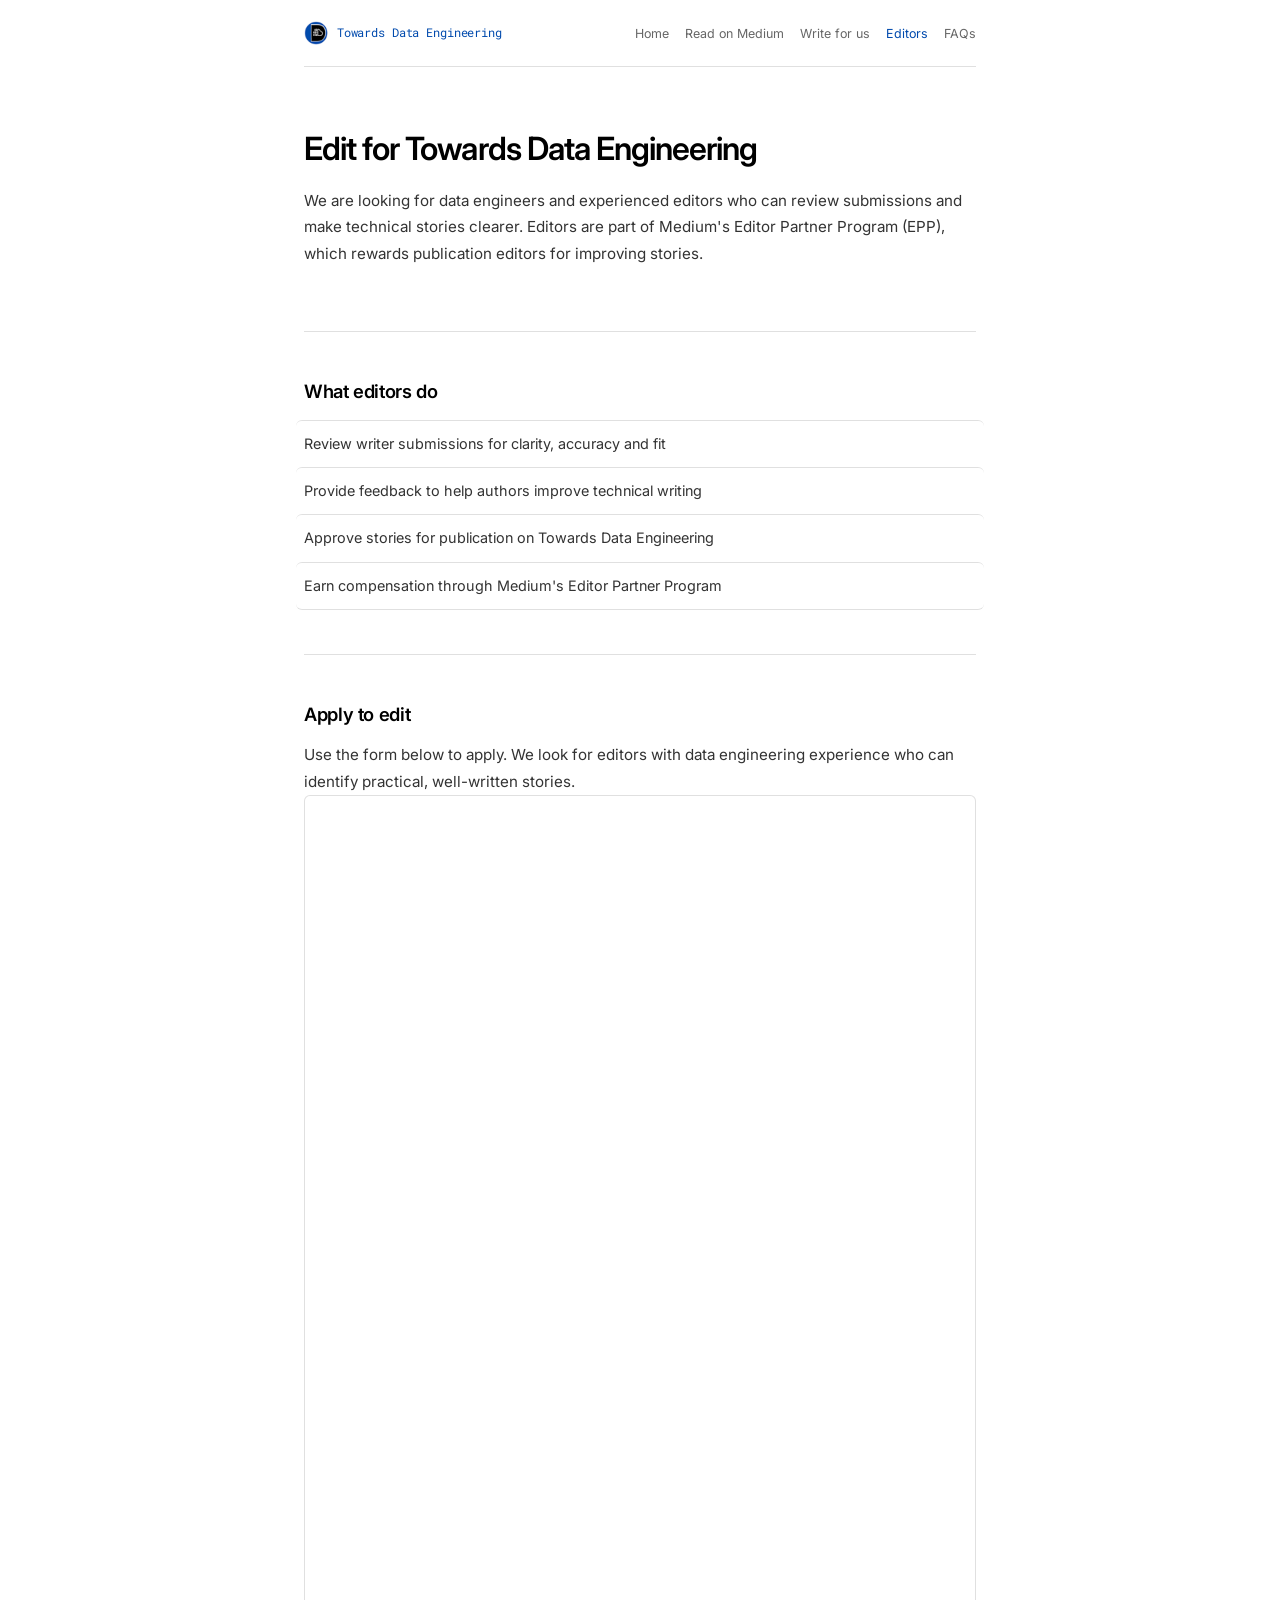
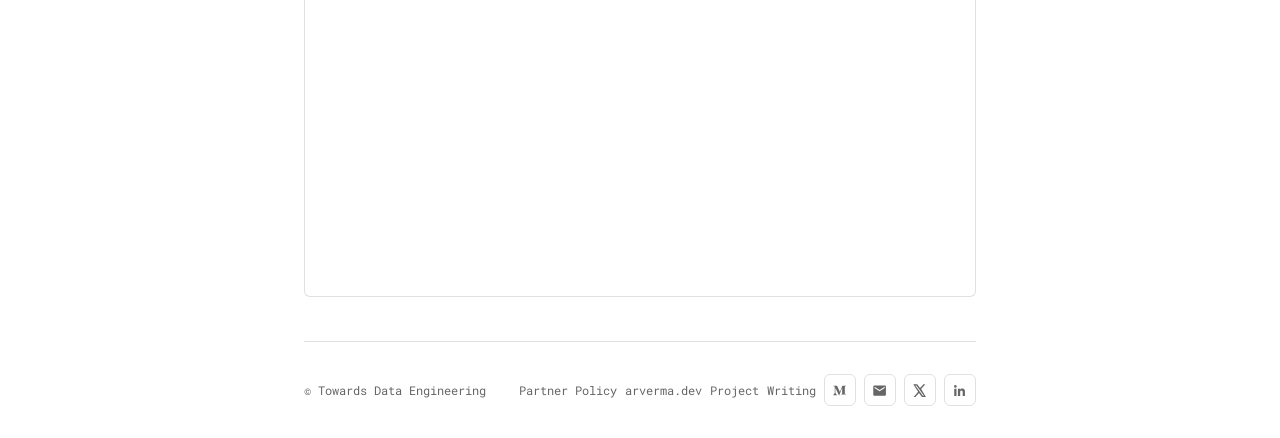
==== commit b1b46740: "feat: add arverma.dev project and writing links to footer Support internal linking by linking every " ====
--- a/editors.html
+++ b/editors.html
@@ -137,6 +137,8 @@
         <nav class="footer-links" aria-label="Footer">
           <a href="partner-policy.html">Partner Policy</a>
           <a href="https://arverma.dev/" target="_blank" rel="noopener">arverma.dev</a>
+          <a href="https://arverma.dev/projects/towards-data-engineering/" target="_blank" rel="noopener">Project</a>
+          <a href="https://arverma.dev/writing/" target="_blank" rel="noopener">Writing</a>
           <a
             class="icon-link"
             href="https://medium.com/towards-data-engineering"
